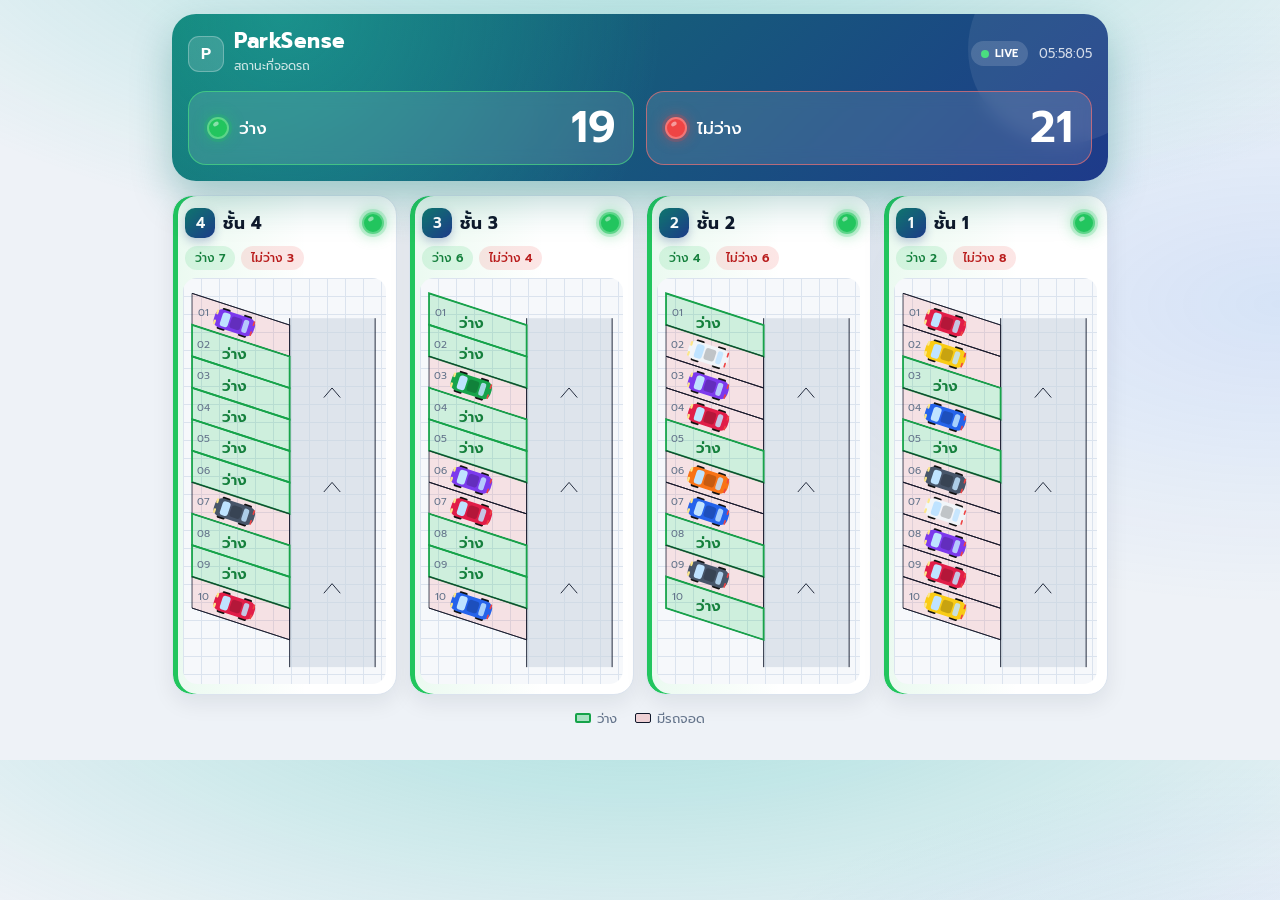
==== index.html @ b7c549e7 "Split ParkSense into 3 files" ====
<!DOCTYPE html>
<html lang="th">
<head>
    <meta charset="utf-8">
    <meta name="viewport" content="width=device-width, initial-scale=1, viewport-fit=cover">
    <title>ParkSense – สถานะที่จอดรถ</title>
    <link href="https://fonts.googleapis.com/css2?family=Prompt:wght@400;500;600&display=swap" rel="stylesheet">
    <link rel="stylesheet" href="style.css">
</head>
<body>
    <div class="wrap">
        <div class="hero">
            <header>
                <div class="lg">
                    <i>P</i>
                    <div>
                        <b>ParkSense</b>
                        <small>สถานะที่จอดรถ</small>
                    </div>
                </div>
                <div class="rt">
                    <span class="live"><b></b>LIVE</span>
                    <span id="clk"></span>
                </div>
            </header>
            <div class="sum">
                <div class="c g">
                    <span class="lamp g"></span>
                    <span>ว่าง</span>
                    <b id="nfree">0</b>
                </div>
                <div class="c r">
                    <span class="lamp r"></span>
                    <span>ไม่ว่าง</span>
                    <b id="nocc">0</b>
                </div>
            </div>
        </div>

        <div class="grid" id="grid"></div>

        <div class="lgd">
            <span><i style="background:#22c55e55;border:2px solid #16a34a"></i>ว่าง</span>
            <span><i style="background:#ef444430;border:1px solid var(--tx)"></i>มีรถจอด</span>
        </div>
    </div>

    <script src="app.js"></script>
</body>
</html>
---- style.css ----
:root {
    --bg: #eef2f7;
    --card: #fff;
    --tx: #0f172a;
    --mu: #64748b;
    --bd: #dbe3ee;
    --g: #22c55e;
    --r: #ef4444;
    --road: #cbd5e1;
    --glow: .35;
    box-sizing: border-box;
    padding-top: env(safe-area-inset-top, 0px);
    padding-bottom: env(safe-area-inset-bottom, 0px);
}

@media (prefers-color-scheme: dark) {
    :root:not([data-theme="light"]) {
        --bg: #080e1a;
        --card: #111a2c;
        --tx: #e8eef8;
        --mu: #8b9bb4;
        --bd: #223049;
        --road: #1b2638;
        --glow: .6;
    }
}

:root[data-theme="dark"] {
    --bg: #080e1a;
    --card: #111a2c;
    --tx: #e8eef8;
    --mu: #8b9bb4;
    --bd: #223049;
    --road: #1b2638;
    --glow: .6;
}

* {
    box-sizing: border-box;
}

body {
    margin: 0;
    background: radial-gradient(900px 380px at 50% -120px, #14b8a655, transparent), radial-gradient(600px 300px at 100% 40%, #3b82f622, transparent), var(--bg);
    color: var(--tx);
    font-family: 'Prompt', system-ui, sans-serif;
}

.wrap {
    max-width: 960px;
    margin: 0 auto;
    padding: 14px 12px 28px;
}

header {
    display: flex;
    justify-content: space-between;
    align-items: center;
    margin-bottom: 12px;
}

.lg {
    display: flex;
    gap: 10px;
    align-items: center;
}

.lg i {
    width: 36px;
    height: 36px;
    border-radius: 11px;
    background: linear-gradient(135deg, #0f766e, #1e3a8a);
    color: #fff;
    display: grid;
    place-items: center;
    font-style: normal;
    font-weight: 600;
    box-shadow: 0 6px 14px #0f766e55;
}

.lg b {
    display: block;
    font-size: 18px;
    line-height: 1.1;
}

.lg small {
    color: var(--mu);
    font-size: 12px;
}

.rt {
    font-size: 13px;
    color: var(--mu);
}

.live {
    display: inline-flex;
    align-items: center;
    gap: 6px;
    font-size: 11px;
    font-weight: 600;
    padding: 4px 10px;
    border-radius: 99px;
    background: #ef444422;
    color: #ef4444;
    margin-right: 6px;
}

.live b {
    width: 8px;
    height: 8px;
    border-radius: 50%;
    background: #ef4444;
    animation: pl 1.2s infinite;
}

@keyframes pl {
    50% {
        opacity: .25;
        transform: scale(1.6);
    }
}

.sum {
    display: grid;
    grid-template-columns: 1fr 1fr;
    gap: 12px;
    margin-bottom: 12px;
}

.sum .c {
    border-radius: 18px;
    padding: 14px 18px;
    color: #fff;
    display: flex;
    justify-content: space-between;
    align-items: center;
    box-shadow: 0 10px 24px #0002;
}

.sum .c.g {
    background: linear-gradient(135deg, #16a34a, #15803d);
}

.sum .c.r {
    background: linear-gradient(135deg, #ef4444, #b91c1c);
}

.sum b {
    font-size: 44px;
    font-weight: 600;
    line-height: 1;
}

.sum span {
    font-size: 17px;
    font-weight: 500;
}

.grid {
    display: grid;
    grid-template-columns: 1fr 1fr;
    gap: 12px;
}

.fc {
    background: var(--card);
    border: 1px solid var(--bd);
    border-radius: 20px;
    padding: 12px 10px 10px;
    box-shadow: inset 5px 0 0 var(--g), 0 8px 22px #0f172a14;
    background-image: linear-gradient(90deg, #22c55e18, transparent 60%);
}

.fc.full {
    box-shadow: inset 5px 0 0 var(--r), 0 8px 22px #0f172a14;
    background-image: linear-gradient(90deg, #ef444422, transparent 60%);
}

.hd {
    display: flex;
    align-items: center;
    gap: 8px;
    margin: 0 2px 8px;
    flex-wrap: wrap;
}

.hd b {
    font-size: 17px;
}

.hd small {
    color: var(--mu);
    font-size: 12px;
    width: 100%;
    padding-left: 34px;
    margin-top: -6px;
}

.hd small em {
    font-style: normal;
    font-weight: 600;
}

.lamp {
    position: relative;
    width: 26px;
    height: 26px;
    border-radius: 50%;
    flex: none;
    border: 2px solid #fff4;
    transition: .3s;
}

.lamp::after {
    content: '';
    position: absolute;
    top: 16%;
    left: 20%;
    width: 32%;
    height: 24%;
    border-radius: 50%;
    background: #fff7;
    transform: rotate(-30deg);
}

.lamp.g {
    background: var(--g);
    box-shadow: 0 0 0 3px #22c55e33, 0 0 14px 2px rgba(34, 197, 94, var(--glow));
}

.lamp.r {
    background: var(--r);
    box-shadow: 0 0 0 3px #ef444433, 0 0 14px 2px rgba(239, 68, 68, var(--glow));
    animation: pulse 1.4s infinite;
}

@keyframes pulse {
    50% {
        filter: brightness(1.3);
    }
}

.plan {
    display: block;
    width: 100%;
    margin: 0 auto;
    font-family: inherit;
}

.plan .ln {
    stroke: var(--tx);
    stroke-width: 1.3;
    fill: none;
}

.plan .bf {
    fill: #22c55e30;
    stroke: #16a34a;
    stroke-width: 2.6;
}

.plan .bo {
    fill: #ef444420;
    stroke: var(--tx);
    stroke-width: 1.1;
}

.plan .bf.fl2 {
    animation: bfl 1.4s;
}

@keyframes bfl {
    0% {
        fill: #22c55eee;
    }
    100% {
        fill: #22c55e30;
    }
}

.plan text {
    fill: var(--tx);
}

.plan .mu {
    fill: var(--mu);
}

.plan .ok {
    fill: #15803d;
    font-weight: 600;
}

@media (prefers-color-scheme: dark) {
    .plan .ok {
        fill: #4ade80;
    }
}

.lgd {
    display: flex;
    gap: 18px;
    justify-content: center;
    font-size: 13px;
    color: var(--mu);
    margin: 14px 0 4px;
}

.lgd i {
    display: inline-block;
    width: 16px;
    height: 10px;
    border-radius: 2px;
    margin-right: 6px;
    vertical-align: 0;
}

.rd {
    display: grid;
    grid-template-columns: 1fr 1fr;
    gap: 10px;
    margin-top: 12px;
}

.lane {
    position: relative;
    overflow: hidden;
    height: 64px;
    border-radius: 14px;
    background: linear-gradient(#475569, #334155);
    border: 1px solid #334155;
    box-shadow: inset 0 3px 8px #0005;
}

.lane::before {
    content: '';
    position: absolute;
    left: 0;
    right: 0;
    top: 55%;
    border-top: 3px dashed #ffffff77;
}

.lane em {
    position: absolute;
    left: 10px;
    top: 6px;
    font-style: normal;
    font-size: 12px;
    color: #e2e8f0;
    font-weight: 500;
    z-index: 1;
}

.lane u {
    position: absolute;
    top: 6px;
    left: -12%;
    width: 26px;
    height: 52px;
    opacity: 0;
    z-index: 1;
    font-size: 0;
    text-decoration: none;
}

.lane u svg {
    width: 26px;
    height: 52px;
    display: block;
}

.lane u.in svg {
    transform: rotate(90deg);
}

.lane u.out svg {
    transform: rotate(-90deg);
}

.lane u.in.go {
    animation: drive 2.2s linear;
}

.lane u.out.go {
    animation: back 2.2s linear;
}

@keyframes drive {
    0% { left: -12%; opacity: 0; }
    12% { opacity: 1; }
    88% { opacity: 1; }
    100% { left: 104%; opacity: 0; }
}

@keyframes back {
    0% { left: 104%; opacity: 0; }
    12% { opacity: 1; }
    88% { opacity: 1; }
    100% { left: -12%; opacity: 0; }
}

.hero {
    border-radius: 24px;
    padding: 16px;
    margin-bottom: 14px;
    color: #fff;
    background: radial-gradient(circle at 12% 0%, #2dd4bf55, transparent 45%), linear-gradient(135deg, #0f766e, #1e3a8a);
    box-shadow: 0 18px 40px #0f766e55;
    position: relative;
    overflow: hidden;
}

.hero::before {
    content: '';
    position: absolute;
    right: -50px;
    top: -60px;
    width: 190px;
    height: 190px;
    border-radius: 50%;
    background: #ffffff14;
}

.hero > * {
    position: relative;
}

.hero header {
    margin-bottom: 14px;
}

.hero .lg i {
    background: #ffffff26;
    box-shadow: none;
    border: 1px solid #fff4;
}

.hero .lg b {
    font-size: 21px;
    letter-spacing: .5px;
}

.hero .lg small, .hero .rt {
    color: #ffffffcc;
}

.hero .live {
    background: #ffffff26;
    color: #fff;
}

.hero .live b {
    background: #4ade80;
}

.hero .sum {
    margin: 0;
}

.sum .c {
    background: #ffffff1f !important;
    border: 1px solid #ffffff40;
    backdrop-filter: blur(8px);
    -webkit-backdrop-filter: blur(8px);
    box-shadow: none;
    gap: 10px;
}

.sum .c .lamp {
    width: 22px;
    height: 22px;
}

.sum .c b {
    margin-left: auto;
}

.sum .c.g {
    border-color: #4ade80aa;
}

.sum .c.r {
    border-color: #f87171aa;
}

.fn {
    width: 30px;
    height: 30px;
    border-radius: 10px;
    background: linear-gradient(135deg, #0f766e, #1e3a8a);
    color: #fff;
    display: grid;
    place-items: center;
    font-weight: 600;
    font-size: 15px;
    box-shadow: 0 4px 10px #1e3a8a40;
}

.hd .lamp {
    margin-left: auto;
    width: 22px;
    height: 22px;
}

.pls {
    width: 100%;
    display: flex;
    gap: 6px;
}

.pill {
    font-size: 12px;
    font-weight: 500;
    padding: 3px 10px;
    border-radius: 99px;
}

.pill em {
    font-style: normal;
    font-weight: 600;
}

.pill.g {
    background: #22c55e22;
    color: #15803d;
}

.pill.r {
    background: #ef444422;
    color: #b91c1c;
}

@media (prefers-color-scheme: dark) {
    .pill.g {
        color: #4ade80;
    }
    .pill.r {
        color: #f87171;
    }
}

.pv {
    border-radius: 14px;
    padding: 6px 4px;
    background-color: color-mix(in srgb, var(--bg) 55%, var(--card));
    background-image: linear-gradient(var(--bd) 1px, transparent 1px), linear-gradient(90deg, var(--bd) 1px, transparent 1px);
    background-size: 18px 18px;
}

.sec {
    font-weight: 600;
    font-size: 14px;
    color: var(--mu);
    margin: 18px 4px 8px;
}

@media (min-width: 760px) {
    .grid {
        grid-template-columns: repeat(4, 1fr);
    }
}

@media (max-width: 520px) {
    .sum b {
        font-size: 38px;
    }
    .sum span {
        font-size: 15px;
    }
}
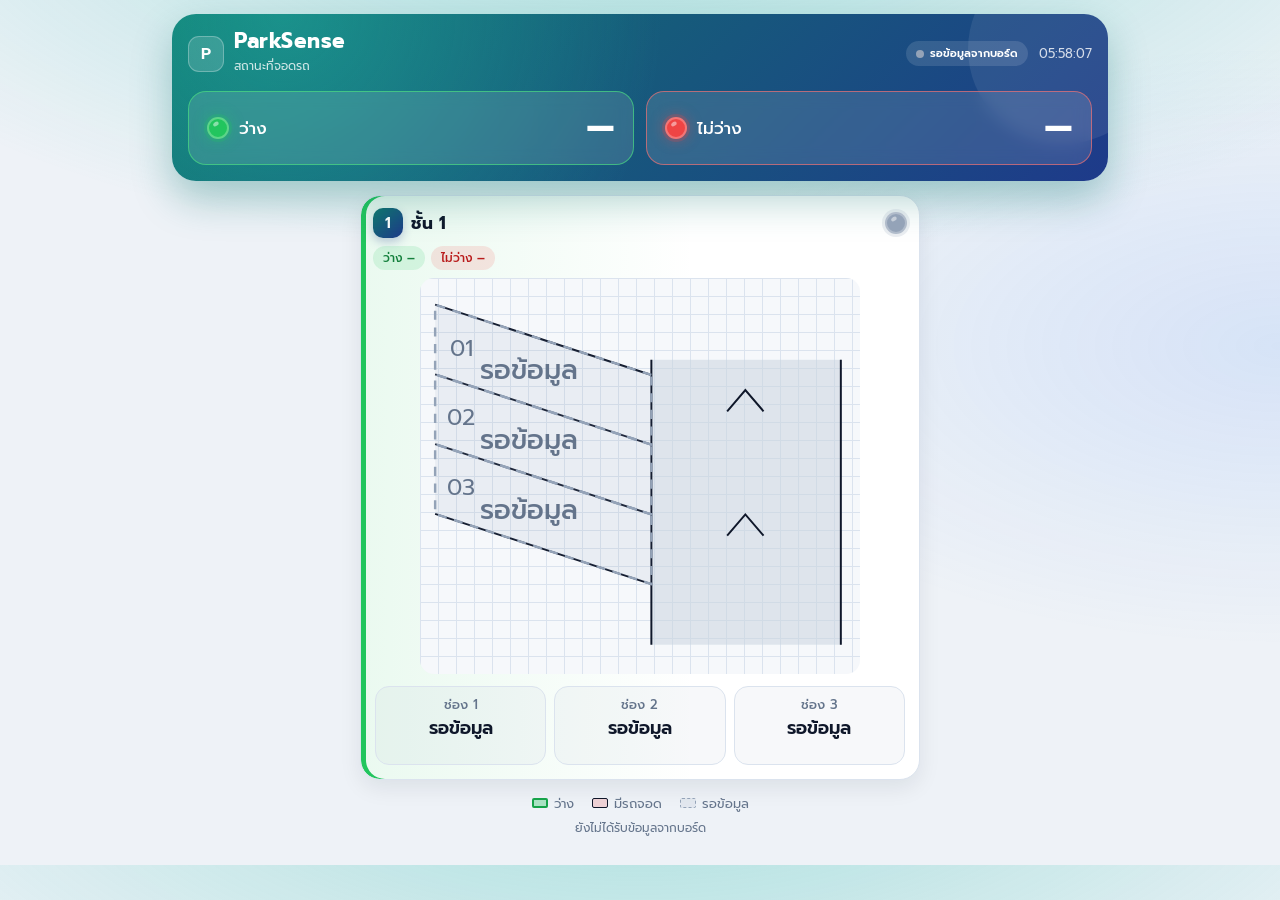
==== commit 5e5393bb: "Add files via upload" ====
--- a/index.html
+++ b/index.html
@@ -3,12 +3,14 @@
 <head>
     <meta charset="utf-8">
     <meta name="viewport" content="width=device-width, initial-scale=1, viewport-fit=cover">
-    <title>ParkSense – สถานะที่จอดรถ</title>
+    <title>ParkSense – สถานะที่จอดรถ ชั้น 1</title>
     <link href="https://fonts.googleapis.com/css2?family=Prompt:wght@400;500;600&display=swap" rel="stylesheet">
     <link rel="stylesheet" href="style.css">
 </head>
 <body>
     <div class="wrap">
+
+        <!-- ส่วนหัว: ชื่อระบบ สถานะการเชื่อมต่อ และจำนวนช่องว่าง/ไม่ว่าง -->
         <div class="hero">
             <header>
                 <div class="lg">
@@ -19,7 +21,7 @@
                     </div>
                 </div>
                 <div class="rt">
-                    <span class="live"><b></b>LIVE</span>
+                    <span class="live off" id="live"><b></b><span id="lt">รอข้อมูลจากบอร์ด</span></span>
                     <span id="clk"></span>
                 </div>
             </header>
@@ -27,24 +29,42 @@
                 <div class="c g">
                     <span class="lamp g"></span>
                     <span>ว่าง</span>
-                    <b id="nfree">0</b>
+                    <b id="nfree">–</b>
                 </div>
                 <div class="c r">
                     <span class="lamp r"></span>
                     <span>ไม่ว่าง</span>
-                    <b id="nocc">0</b>
+                    <b id="nocc">–</b>
                 </div>
             </div>
         </div>
 
-        <div class="grid" id="grid"></div>
+        <!-- การ์ดชั้น 1: ผังช่องจอด 3 ช่อง (app.js วาดลงในกล่อง #pv และ #slots) -->
+        <div class="grid">
+            <div class="fc" id="fc">
+                <div class="hd">
+                    <span class="fn">1</span>
+                    <b>ชั้น 1</b>
+                    <span class="lamp n" id="lp"></span>
+                    <div class="pls">
+                        <span class="pill g">ว่าง <em id="a">–</em></span>
+                        <span class="pill r">ไม่ว่าง <em id="b">–</em></span>
+                    </div>
+                </div>
+                <div class="pv" id="pv"></div>
+                <div class="slots" id="slots"></div>
+            </div>
+        </div>
 
+        <!-- คำอธิบายสี -->
         <div class="lgd">
             <span><i style="background:#22c55e55;border:2px solid #16a34a"></i>ว่าง</span>
             <span><i style="background:#ef444430;border:1px solid var(--tx)"></i>มีรถจอด</span>
+            <span><i style="background:#94a3b822;border:1px dashed #94a3b8"></i>รอข้อมูล</span>
         </div>
+        <p class="upd" id="upd">ยังไม่ได้รับข้อมูลจากบอร์ด</p>
     </div>
 
     <script src="app.js"></script>
 </body>
-</html>+</html>
--- a/style.css
+++ b/style.css
@@ -1,3 +1,8 @@
+/* =====================================================
+   ParkSense - style.css
+   หน้าตาของเว็บ (สี ขนาด เงา) ใช้คู่กับ index.html และ app.js
+   เวอร์ชันนี้: ชั้น 1 ชั้นเดียว 3 ช่องจอด รับค่าจากบอร์ดจริง
+   ===================================================== */
 :root {
     --bg: #eef2f7;
     --card: #fff;
@@ -317,91 +322,6 @@
     vertical-align: 0;
 }
 
-.rd {
-    display: grid;
-    grid-template-columns: 1fr 1fr;
-    gap: 10px;
-    margin-top: 12px;
-}
-
-.lane {
-    position: relative;
-    overflow: hidden;
-    height: 64px;
-    border-radius: 14px;
-    background: linear-gradient(#475569, #334155);
-    border: 1px solid #334155;
-    box-shadow: inset 0 3px 8px #0005;
-}
-
-.lane::before {
-    content: '';
-    position: absolute;
-    left: 0;
-    right: 0;
-    top: 55%;
-    border-top: 3px dashed #ffffff77;
-}
-
-.lane em {
-    position: absolute;
-    left: 10px;
-    top: 6px;
-    font-style: normal;
-    font-size: 12px;
-    color: #e2e8f0;
-    font-weight: 500;
-    z-index: 1;
-}
-
-.lane u {
-    position: absolute;
-    top: 6px;
-    left: -12%;
-    width: 26px;
-    height: 52px;
-    opacity: 0;
-    z-index: 1;
-    font-size: 0;
-    text-decoration: none;
-}
-
-.lane u svg {
-    width: 26px;
-    height: 52px;
-    display: block;
-}
-
-.lane u.in svg {
-    transform: rotate(90deg);
-}
-
-.lane u.out svg {
-    transform: rotate(-90deg);
-}
-
-.lane u.in.go {
-    animation: drive 2.2s linear;
-}
-
-.lane u.out.go {
-    animation: back 2.2s linear;
-}
-
-@keyframes drive {
-    0% { left: -12%; opacity: 0; }
-    12% { opacity: 1; }
-    88% { opacity: 1; }
-    100% { left: 104%; opacity: 0; }
-}
-
-@keyframes back {
-    0% { left: 104%; opacity: 0; }
-    12% { opacity: 1; }
-    88% { opacity: 1; }
-    100% { left: -12%; opacity: 0; }
-}
-
 .hero {
     border-radius: 24px;
     padding: 16px;
@@ -550,19 +470,6 @@
     background-size: 18px 18px;
 }
 
-.sec {
-    font-weight: 600;
-    font-size: 14px;
-    color: var(--mu);
-    margin: 18px 4px 8px;
-}
-
-@media (min-width: 760px) {
-    .grid {
-        grid-template-columns: repeat(4, 1fr);
-    }
-}
-
 @media (max-width: 520px) {
     .sum b {
         font-size: 38px;
@@ -570,4 +477,132 @@
     .sum span {
         font-size: 15px;
     }
-}+}
+
+/* ---------- ส่วนที่เพิ่มสำหรับเวอร์ชัน 1 ชั้น / รับค่าจากบอร์ดจริง ---------- */
+
+/* ชั้นเดียว: แสดงการ์ดเดียวกึ่งกลางหน้า */
+.grid {
+    display: block;
+    max-width: 560px;
+    margin: 0 auto;
+}
+
+/* ป้าย LIVE: สีเทาเมื่อยังไม่ได้รับข้อมูลจากบอร์ด (คลาส off) */
+.hero .live.off {
+    background: #ffffff1f;
+}
+
+.hero .live.off b {
+    background: #94a3b8;
+    animation: none;
+}
+
+/* ไฟสถานะสีเทา = ยังไม่มีข้อมูล */
+.lamp.n {
+    background: #94a3b8;
+    box-shadow: 0 0 0 3px #94a3b833;
+}
+
+/* ช่องที่ยังไม่รู้สถานะ (รอข้อมูลจากเซนเซอร์) */
+.plan .bu {
+    fill: #94a3b822;
+    stroke: #94a3b8;
+    stroke-width: 1.6;
+    stroke-dasharray: 6 5;
+}
+
+.plan .wait {
+    fill: var(--mu);
+    font-weight: 500;
+}
+
+/* ช่องที่เพิ่งเปลี่ยนสถานะจะกะพริบเบาๆ */
+.plan .fl2 {
+    animation: chg 1.4s;
+}
+
+@keyframes chg {
+    0% {
+        opacity: .15;
+    }
+    100% {
+        opacity: 1;
+    }
+}
+
+/* ผังช่องจอดอยู่กึ่งกลางการ์ด */
+.pv {
+    max-width: 440px;
+    margin: 0 auto;
+}
+
+/* รายการสถานะแต่ละช่อง ใต้ผัง */
+.slots {
+    display: grid;
+    grid-template-columns: repeat(3, 1fr);
+    gap: 8px;
+    margin: 12px 4px 4px;
+}
+
+.sl {
+    border-radius: 14px;
+    padding: 8px 4px;
+    text-align: center;
+    border: 1px solid var(--bd);
+    background: #94a3b814;
+}
+
+.sl b {
+    display: block;
+    font-size: 13px;
+    color: var(--mu);
+    font-weight: 500;
+}
+
+.sl span {
+    display: block;
+    font-size: 18px;
+    font-weight: 600;
+}
+
+.sl small {
+    display: block;
+    font-size: 11px;
+    color: var(--mu);
+    min-height: 14px;
+}
+
+.sl.f {
+    background: #22c55e22;
+    border-color: #16a34a;
+}
+
+.sl.f span {
+    color: #15803d;
+}
+
+.sl.o {
+    background: #ef444422;
+    border-color: #ef4444;
+}
+
+.sl.o span {
+    color: #b91c1c;
+}
+
+@media (prefers-color-scheme: dark) {
+    .sl.f span {
+        color: #4ade80;
+    }
+    .sl.o span {
+        color: #f87171;
+    }
+}
+
+.upd {
+    text-align: center;
+    color: var(--mu);
+    font-size: 12px;
+    margin: 6px 0 0;
+}
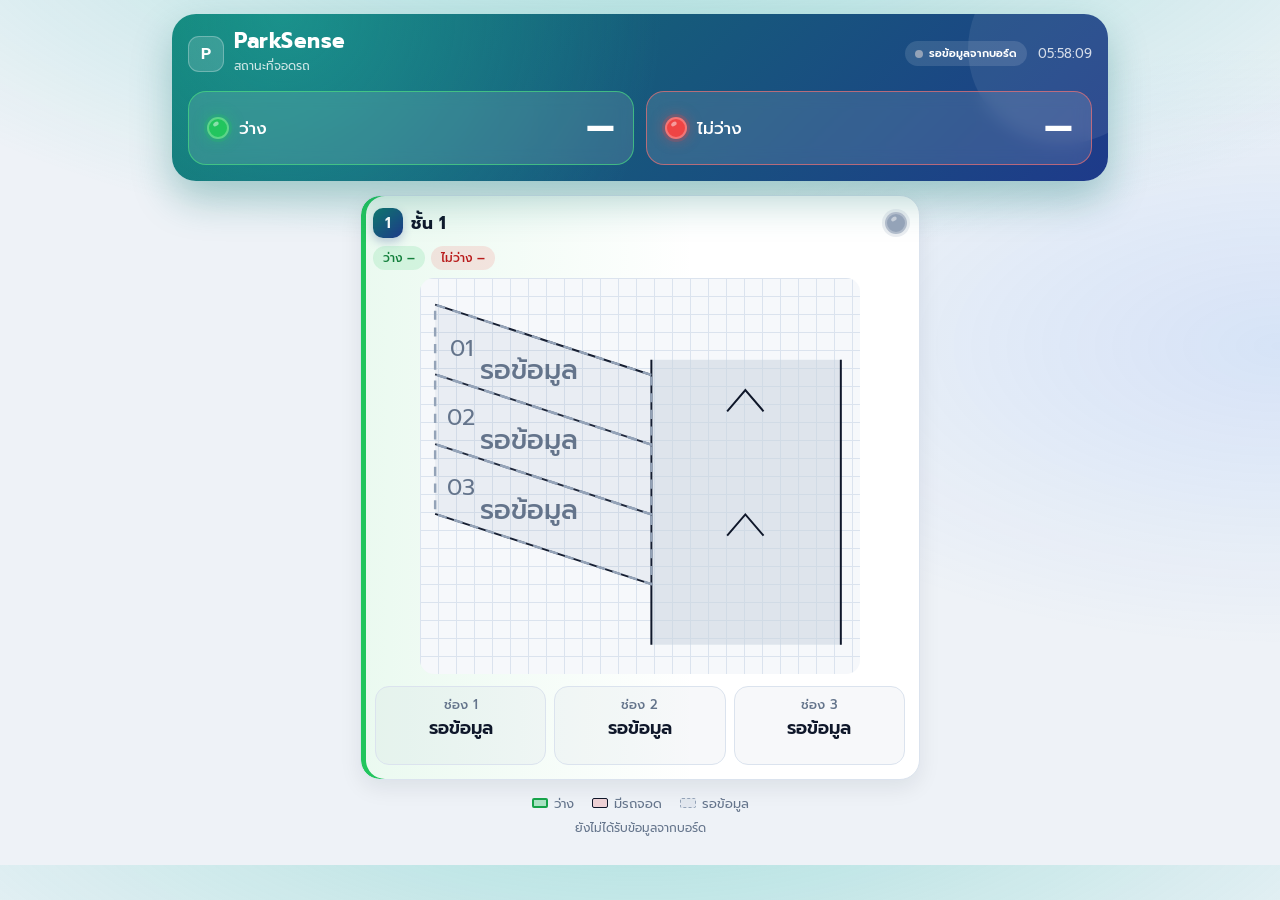
==== commit ac88771c: "Implement parking data fetching and UI update Add script to fetch parking data and update UI" ====
--- a/index.html
+++ b/index.html
@@ -64,7 +64,66 @@
         </div>
         <p class="upd" id="upd">ยังไม่ได้รับข้อมูลจากบอร์ด</p>
     </div>
+<script>
+  // 1. นำรหัส 2 ตัวจากขั้นตอนที่ 1 มาวางแทนที่ตรงนี้
+  const TB_PUBLIC_ID = "วาง_Public_ID_ที่นี่";
+  const TB_DEVICE_ID = "วาง_Device_ID_ที่นี่";
+  const TB_HOST      = "https://thingsboard.cloud";
 
+  let jwtToken = null;
+
+  // ขอ Token แบบ Public (อ่านได้อย่างเดียว)
+  async function getPublicToken() {
+    const res = await fetch(`${TB_HOST}/api/auth/login/public`, {
+      method: "POST",
+      headers: { "Content-Type": "application/json" },
+      body: JSON.stringify({ publicId: TB_PUBLIC_ID })
+    });
+    const data = await res.json();
+    jwtToken = data.token;
+  }
+
+  // ดึงค่าล่าสุดจาก Parking Gateway
+  async function fetchParkingData() {
+    try {
+      if (!jwtToken) await getPublicToken();
+
+      const url = `${TB_HOST}/api/plugins/telemetry/DEVICE/${TB_DEVICE_ID}/values/timeseries?keys=node,obj,bat`;
+      const res = await fetch(url, {
+        headers: { "X-Authorization": `Bearer ${jwtToken}` }
+      });
+
+      // หาก Token หมดอายุ ให้ขอใหม่
+      if (res.status === 401) {
+        await getPublicToken();
+        return;
+      }
+
+      const data = await res.json();
+      if (data.obj && data.obj.length > 0) {
+        const objVal = Number(data.obj[0].value);
+        const isOccupied = (objVal === 0); // 0 = มีรถจอด (ไม่ว่าง), 1 = ไม่มีรถ (ว่าง)
+
+        console.log("อัปเดตสถานะช่อง 01:", isOccupied ? "ไม่ว่าง (0)" : "ว่าง (1)");
+        
+        // *** เรียกฟังก์ชันอัปเดตหน้าเว็บช่อง 01 ของคุณตรงนี้ ***
+        updateSlot01UI(isOccupied);
+      }
+    } catch (err) {
+      console.error("เชื่อมต่อ ThingsBoard ไม่สำเร็จ:", err);
+    }
+  }
+
+  // ฟังก์ชันตัวอย่างสำหรับเปลี่ยนข้อความ/สีในหน้าเว็บ (ปรับชื่อ ID ให้ตรงกับ HTML ของคุณ)
+  function updateSlot01UI(isOccupied) {
+    // ตัวอย่าง: เปลี่ยนข้อความ "รอข้อมูล" เป็น "ไม่ว่าง" หรือ "ว่าง"
+    // หากคุณส่งไฟล์ index.html มา ผมจะแก้ชื่อตัวแปรตรงนี้ให้ตรงกับหน้าเว็บของคุณ 100%
+  }
+
+  // สั่งดึงข้อมูลทันทีที่เปิดเว็บ และอัปเดตซ้ำทุก 2 วินาที
+  fetchParkingData();
+  setInterval(fetchParkingData, 2000);
+</script>
     <script src="app.js"></script>
 </body>
 </html>
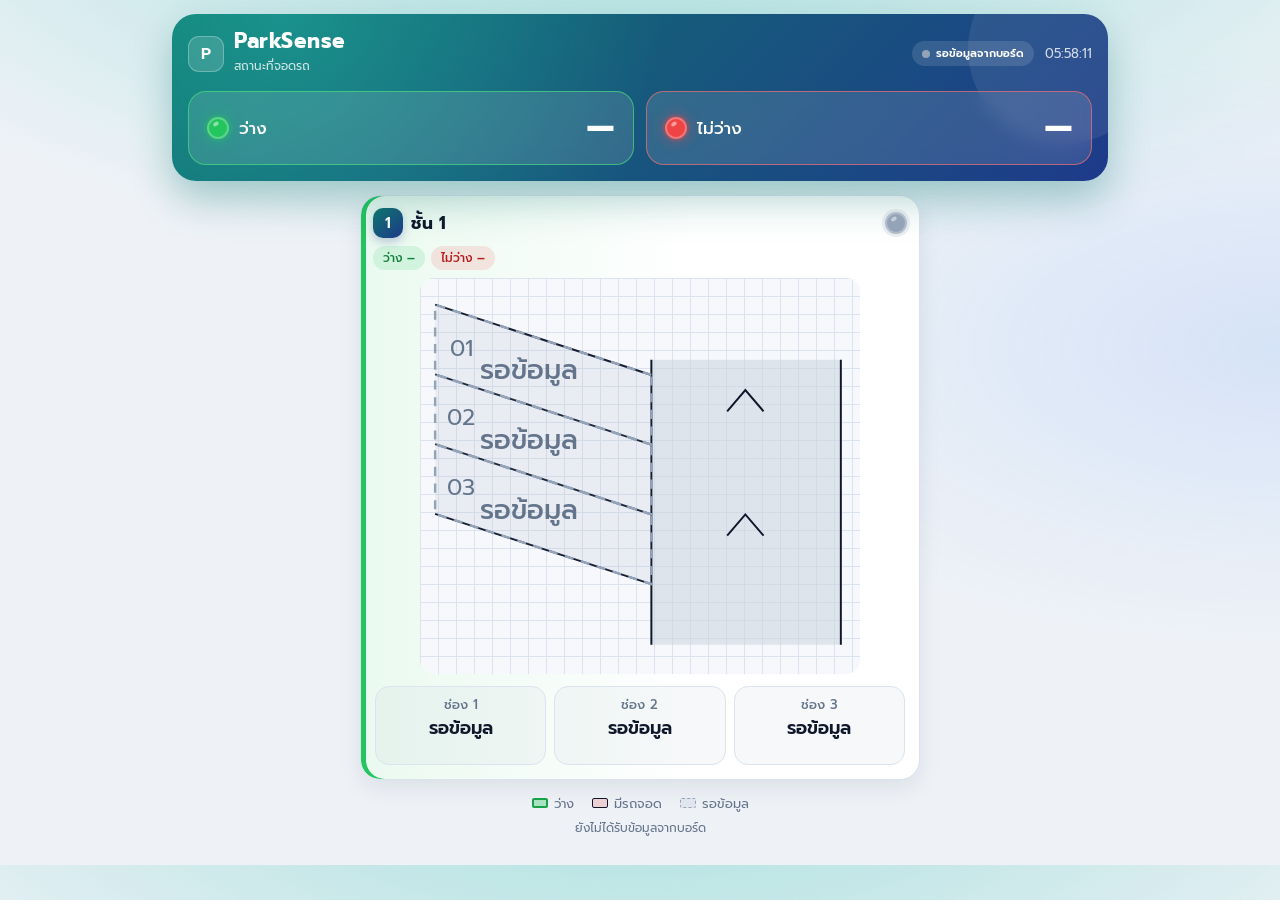
==== commit 4e7f37a8: "Update index.html" ====
--- a/index.html
+++ b/index.html
@@ -64,66 +64,7 @@
         </div>
         <p class="upd" id="upd">ยังไม่ได้รับข้อมูลจากบอร์ด</p>
     </div>
-<script>
-  // 1. นำรหัส 2 ตัวจากขั้นตอนที่ 1 มาวางแทนที่ตรงนี้
-  const TB_PUBLIC_ID = "วาง_Public_ID_ที่นี่";
-  const TB_DEVICE_ID = "วาง_Device_ID_ที่นี่";
-  const TB_HOST      = "https://thingsboard.cloud";
 
-  let jwtToken = null;
-
-  // ขอ Token แบบ Public (อ่านได้อย่างเดียว)
-  async function getPublicToken() {
-    const res = await fetch(`${TB_HOST}/api/auth/login/public`, {
-      method: "POST",
-      headers: { "Content-Type": "application/json" },
-      body: JSON.stringify({ publicId: TB_PUBLIC_ID })
-    });
-    const data = await res.json();
-    jwtToken = data.token;
-  }
-
-  // ดึงค่าล่าสุดจาก Parking Gateway
-  async function fetchParkingData() {
-    try {
-      if (!jwtToken) await getPublicToken();
-
-      const url = `${TB_HOST}/api/plugins/telemetry/DEVICE/${TB_DEVICE_ID}/values/timeseries?keys=node,obj,bat`;
-      const res = await fetch(url, {
-        headers: { "X-Authorization": `Bearer ${jwtToken}` }
-      });
-
-      // หาก Token หมดอายุ ให้ขอใหม่
-      if (res.status === 401) {
-        await getPublicToken();
-        return;
-      }
-
-      const data = await res.json();
-      if (data.obj && data.obj.length > 0) {
-        const objVal = Number(data.obj[0].value);
-        const isOccupied = (objVal === 0); // 0 = มีรถจอด (ไม่ว่าง), 1 = ไม่มีรถ (ว่าง)
-
-        console.log("อัปเดตสถานะช่อง 01:", isOccupied ? "ไม่ว่าง (0)" : "ว่าง (1)");
-        
-        // *** เรียกฟังก์ชันอัปเดตหน้าเว็บช่อง 01 ของคุณตรงนี้ ***
-        updateSlot01UI(isOccupied);
-      }
-    } catch (err) {
-      console.error("เชื่อมต่อ ThingsBoard ไม่สำเร็จ:", err);
-    }
-  }
-
-  // ฟังก์ชันตัวอย่างสำหรับเปลี่ยนข้อความ/สีในหน้าเว็บ (ปรับชื่อ ID ให้ตรงกับ HTML ของคุณ)
-  function updateSlot01UI(isOccupied) {
-    // ตัวอย่าง: เปลี่ยนข้อความ "รอข้อมูล" เป็น "ไม่ว่าง" หรือ "ว่าง"
-    // หากคุณส่งไฟล์ index.html มา ผมจะแก้ชื่อตัวแปรตรงนี้ให้ตรงกับหน้าเว็บของคุณ 100%
-  }
-
-  // สั่งดึงข้อมูลทันทีที่เปิดเว็บ และอัปเดตซ้ำทุก 2 วินาที
-  fetchParkingData();
-  setInterval(fetchParkingData, 2000);
-</script>
     <script src="app.js"></script>
 </body>
 </html>
